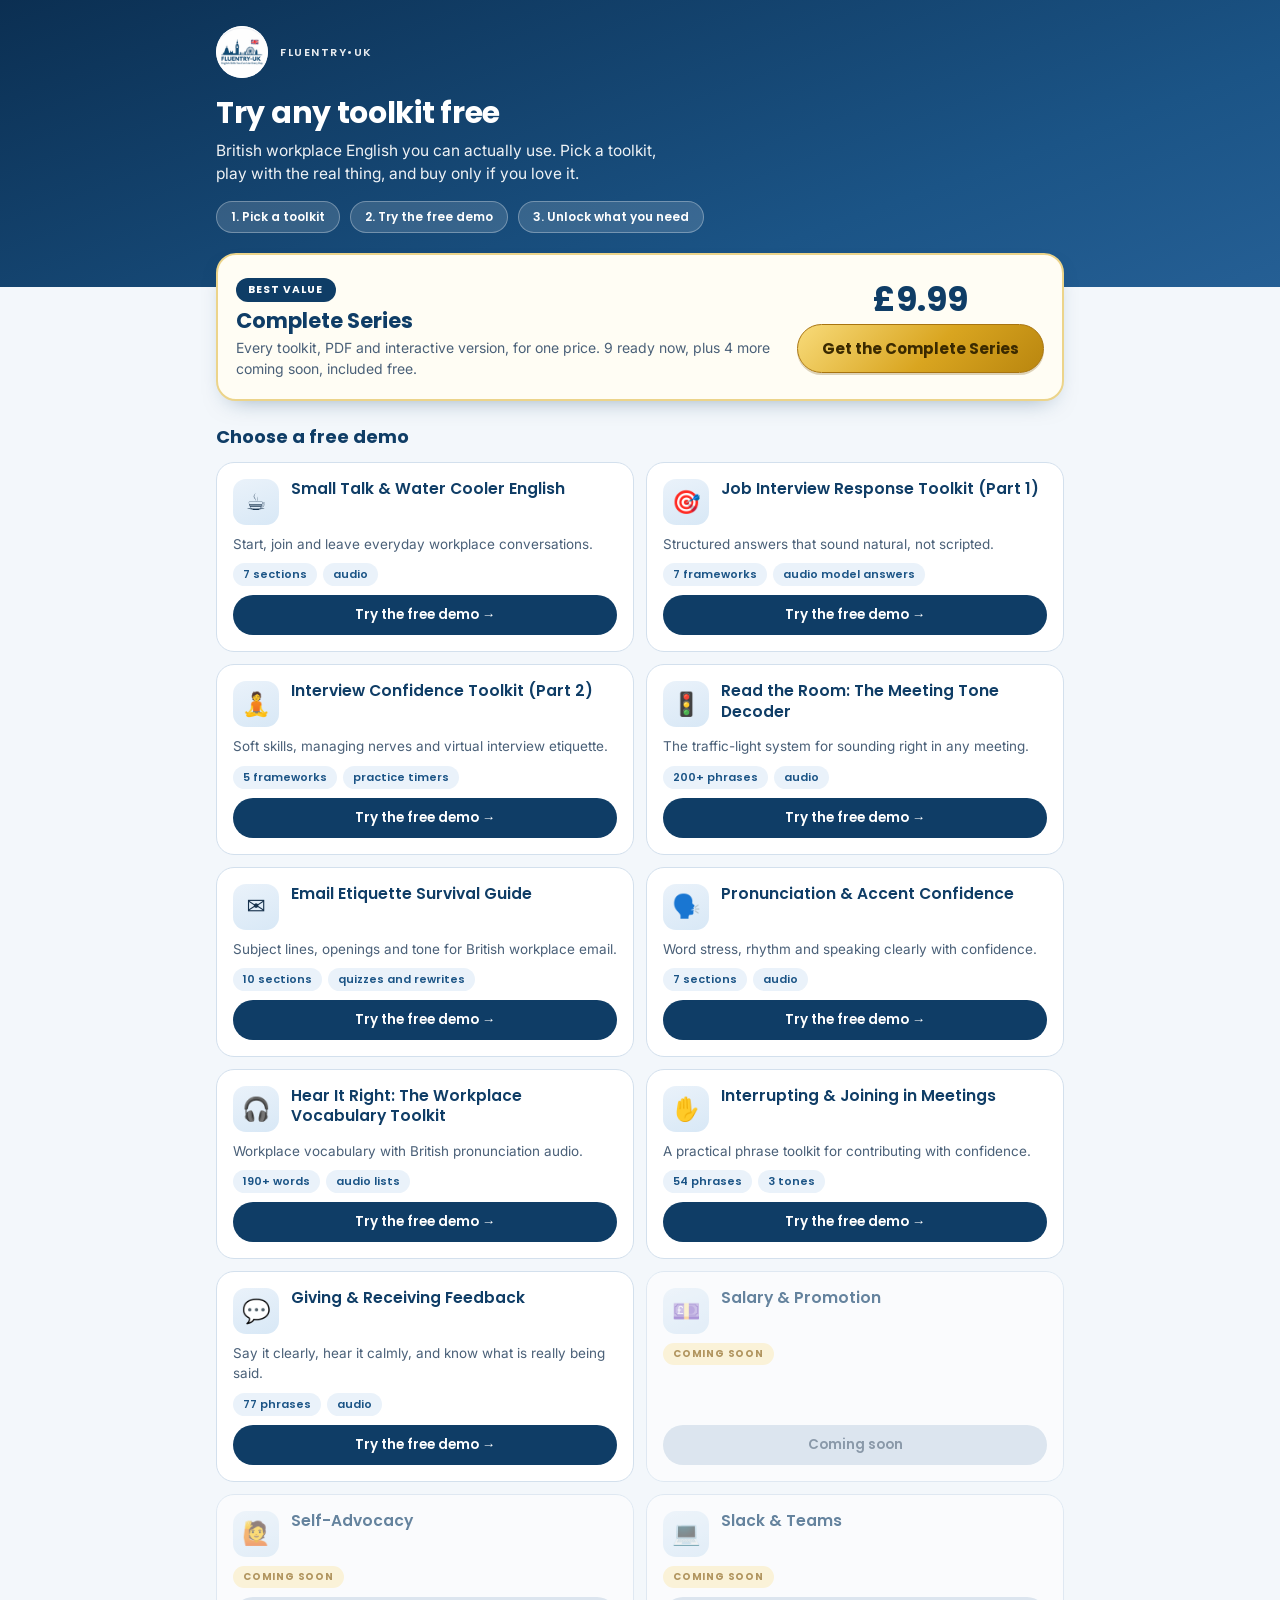
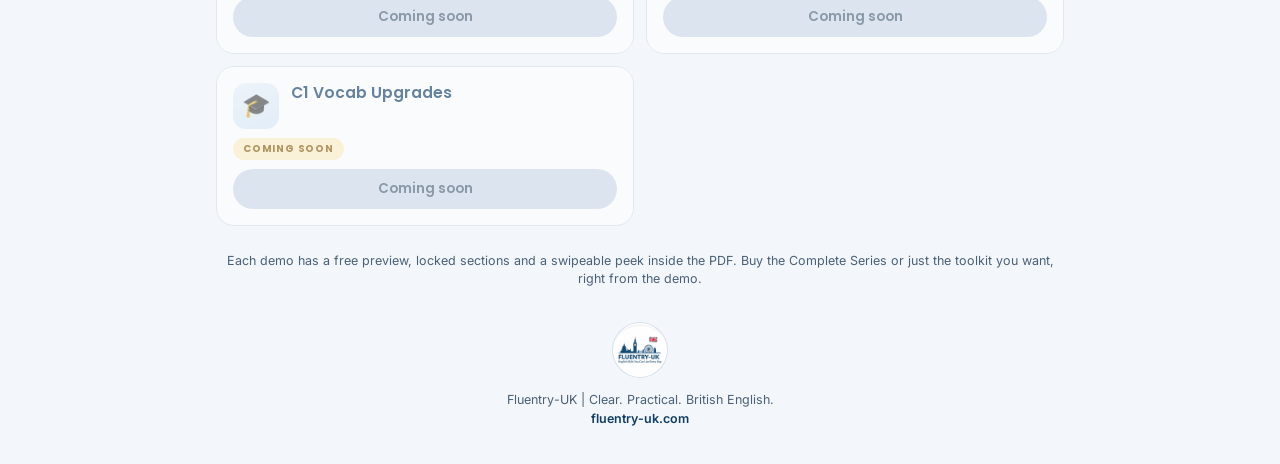
==== index.html @ ac20f7a7 "Add files via upload" ====
<!DOCTYPE html>
<html lang="en-GB" data-hero="hub"><head><meta charset="utf-8">
<meta name="viewport" content="width=device-width,initial-scale=1,viewport-fit=cover">
<title>Try the Fluentry-UK toolkits free | British workplace English</title>
<meta name="description" content="Try interactive British workplace English toolkits free: phrases with audio, quizzes and PDF previews. Pick one and play with the real thing before you buy.">
<meta property="og:title" content="Try the Fluentry-UK toolkits free">
<meta property="og:description" content="Interactive British workplace English toolkits. Pick one, try the free demo, buy only if you love it.">
<meta property="og:type" content="website">
<link rel="preconnect" href="https://fonts.googleapis.com"><link rel="preconnect" href="https://fonts.gstatic.com" crossorigin>
<link href="https://fonts.googleapis.com/css2?family=Poppins:wght@400;500;600;700&family=Inter:wght@400;500;600&display=swap" rel="stylesheet">
<style>
:root{--navy:#0f3d66;--navy2:#1b5486;--ink:#17324d;--soft:#4a6078;--line:#d3e0ed;--paper:#f3f7fb}
*{box-sizing:border-box;margin:0;padding:0}
body{font-family:'Inter',system-ui,sans-serif;background:var(--paper);color:var(--ink);line-height:1.5}
h1,h2,h3,.pop{font-family:'Poppins',sans-serif}
.wrap{max-width:880px;margin:0 auto;padding:0 16px}
header{background:linear-gradient(160deg,#0b2f52 0%,#1b5486 70%,#2f6aa3 130%);color:#fff;padding:26px 0 54px}
.brand{display:flex;align-items:center;gap:12px}
.brand img{width:52px;height:52px;border-radius:50%;background:#fff}
.brand span{font:600 11px 'Poppins';letter-spacing:.14em;opacity:.9}
h1{font-size:30px;line-height:1.15;margin:18px 0 8px;letter-spacing:-.3px}
header p{font-size:15.5px;opacity:.93;max-width:44ch}
.how{display:flex;gap:10px;flex-wrap:wrap;margin-top:16px}
.how span{font:600 12px 'Poppins';background:rgba(255,255,255,.14);border:1px solid rgba(255,255,255,.3);border-radius:999px;padding:6px 14px}
.series{position:relative;z-index:2;margin:-34px 0 22px;background:#fffdf4;border:2px solid #ecd48a;border-radius:20px;padding:20px 18px;display:flex;gap:16px;align-items:center;flex-wrap:wrap;box-shadow:0 10px 24px -14px rgba(15,61,102,.5)}
.series .tx{flex:1 1 260px}
.series .tag{display:inline-block;font:700 10.5px 'Poppins';letter-spacing:.1em;background:var(--navy);color:#fff;border-radius:999px;padding:4px 12px;margin-bottom:6px}
.series h2{font-size:21px;color:var(--navy);line-height:1.2}
.series p{font-size:14px;color:var(--soft);margin-top:4px}
.price{font:700 34px 'Poppins';color:var(--navy);line-height:1}
.gold{display:inline-block;background:linear-gradient(135deg,#F8DB7A,#D9A520 55%,#B9860F);color:#3b2a00;text-decoration:none;font:700 15px 'Poppins';border:1px solid #a87410;border-radius:999px;padding:12px 24px;box-shadow:0 2px 0 rgba(120,80,0,.25)}
.gold:hover{filter:brightness(1.06)}
.buyrow{display:flex;flex-direction:column;align-items:center;gap:8px}
h3.sec{font-size:18px;color:var(--navy);margin:6px 0 12px}
.grid{display:grid;grid-template-columns:1fr;gap:12px;margin-bottom:26px}
@media (min-width:640px){.grid{grid-template-columns:1fr 1fr}}
.card{background:#fff;border:1px solid var(--line);border-radius:18px;padding:16px;display:flex;flex-direction:column;gap:9px}
.card .top{display:flex;gap:12px;align-items:flex-start}
.ico{flex:0 0 46px;height:46px;border-radius:13px;background:linear-gradient(160deg,#eaf2fa,#d8e8f6);display:flex;align-items:center;justify-content:center;font-size:23px}
.card h4{font:600 15.5px/1.3 'Poppins';color:var(--navy)}
.card p{font-size:13.5px;color:var(--soft)}
.chips{display:flex;gap:6px;flex-wrap:wrap}
.chips i{font-style:normal;font:600 11px 'Poppins';background:#eaf2fa;color:var(--navy2);border-radius:999px;padding:3px 10px}
.btn{display:block;text-align:center;text-decoration:none;font:600 13.5px 'Poppins';background:var(--navy);color:#fff;border-radius:999px;padding:10px 16px;margin-top:auto}
.btn:hover{background:var(--navy2)}
.soon{opacity:.62}
.soon .btn{background:#cfdbe8;color:#4a6078;pointer-events:none}
.badge{font:700 10px 'Poppins';letter-spacing:.08em;background:#fff0c4;color:#8a5a00;border-radius:999px;padding:3px 10px;align-self:flex-start}
.note{font-size:12.5px;color:var(--soft);text-align:center;margin:4px 0 24px}
footer{text-align:center;padding:10px 16px 36px;color:var(--soft);font-size:12.5px}
footer img{width:54px;height:54px;border-radius:50%;box-shadow:0 0 0 1px #d7e0ea;margin-bottom:8px}
footer a{color:var(--navy);font-weight:600;text-decoration:none}
</style><link rel="stylesheet" href="fluentry-hero.css">
</head>
<body>
<header class="hero"><div class="wrap">
  <div class="brand"><img src="[data-uri]" alt="Fluentry-UK logo"><span>FLUENTRY&bull;UK</span></div>
  <h1>Try any toolkit free</h1>
  <p>British workplace English you can actually use. Pick a toolkit, play with the real thing, and buy only if you love it.</p>
  <div class="how"><span>1. Pick a toolkit</span><span>2. Try the free demo</span><span>3. Unlock what you need</span></div>
</div></header>
<main class="wrap">
  <section class="series" id="series"></section>
  <h3 class="sec">Choose a free demo</h3>
  <div class="grid" id="grid"></div>
  <p class="note" id="note"></p>
</main>
<footer><img src="[data-uri]" alt=""><div>Fluentry-UK | Clear. Practical. British English.</div><div><a href="https://fluentry-uk.com">fluentry-uk.com</a></div></footer>
<script src="fluentry-config.js"></script>
<script src="fluentry-track.js"></script>
<script>
(function(){
  var C=window.FLUENTRY_CONFIG;
  function esc(s){return String(s).replace(/&/g,'&amp;').replace(/</g,'&lt;')}
  function utm(base,content){return window.FTRACK?window.FTRACK.buy(base,'hub','series',content):base}
  if(!C){document.getElementById('grid').innerHTML='<p>Missing fluentry-config.js</p>';return}
  var keys=Object.keys(C.toolkits).sort(function(a,b){var A=C.toolkits[a],B=C.toolkits[b];return ((B.ready&&B.demo)?1:0)-((A.ready&&A.demo)?1:0)}), ready=keys.filter(function(k){return C.toolkits[k].ready}).length, soon=keys.length-ready;
  document.getElementById('series').innerHTML=
    '<div class="tx"><span class="tag">BEST VALUE</span><h2>'+esc(C.series.name)+'</h2><p>Every toolkit, PDF and interactive version, for one price. '+ready+' ready now'+(soon?', plus '+soon+' more coming soon, included free':'')+'.</p></div>'+
    '<div class="buyrow"><div class="price">'+esc(C.series.price)+'</div><a class="gold" href="'+utm(C.series.url,'banner')+'" target="_blank" rel="noopener">Get the '+esc(C.series.name)+'</a></div>';
  document.getElementById('grid').innerHTML=keys.map(function(k){
    var t=C.toolkits[k], live=t.ready&&t.demo;
    return '<div class="card'+(live?'':' soon')+'"'+(live?' data-hero="'+k+'"':'')+'><div class="top"><div class="ico">'+t.icon+'</div><div><h4>'+esc(t.title)+'</h4></div></div>'+
      (live?'<p>'+esc(t.blurb)+'</p>':'<span class="badge">COMING SOON</span>')+
      ((live&&t.chips.length)?'<div class="chips">'+t.chips.map(function(c){return '<i>'+esc(c)+'</i>'}).join('')+'</div>':'')+
      '<a class="btn" '+(live?'href="'+(window.FTRACK?window.FTRACK.forward(t.demo):t.demo)+'"':'')+'>'+(live?'Try the free demo &rarr;':(t.ready?'Demo coming soon':'Coming soon'))+'</a></div>'}).join('');
  document.getElementById('note').textContent='Each demo has a free preview, locked sections and a swipeable peek inside the PDF. Buy the Complete Series or just the toolkit you want, right from the demo.';
})();
</script>
</body></html>
---- fluentry-hero.css ----
/* Faded photo banners for the hero of the index and of every demo.
   The picture sits behind the text, covers the right-hand part of the banner and fades out to the left.
   To change a picture, replace the file in the assets folder (keep the same name). */
.hero,.card[data-hero]{position:relative;isolation:isolate}
.hero{overflow:hidden}
.card[data-hero]{overflow:hidden}
.hero::before,.card[data-hero]::before{
  content:"";position:absolute;top:0;bottom:0;right:0;width:62%;z-index:-1;pointer-events:none;
  background-repeat:no-repeat;background-size:cover;background-position:right center;opacity:.36;
  -webkit-mask-image:linear-gradient(90deg,transparent 0,#000 58%);mask-image:linear-gradient(90deg,transparent 0,#000 58%)}
.card[data-hero]::before{width:50%;opacity:.22}
@media (max-width:560px){.hero::before{width:80%;opacity:.3}.card[data-hero]::before{width:56%}}

/* ---- which picture goes where ---- */
html[data-hero="hub"] .hero::before{background-image:url(assets/hero-series.jpg);background-position:70% center}
html[data-hero="small-talk"] .hero::before,.card[data-hero="small-talk"]::before{background-image:url(assets/photo-1.jpg);background-position:20% 50%}
html[data-hero="job-interview-1"] .hero::before,.card[data-hero="job-interview-1"]::before{background-image:url(assets/photo-8.jpg);background-position:35% 80%}
html[data-hero="interview-confidence"] .hero::before,.card[data-hero="interview-confidence"]::before{background-image:url(assets/photo-7.jpg);background-position:60% 50%}
html[data-hero="read-the-room"] .hero::before,.card[data-hero="read-the-room"]::before{background-image:url(assets/photo-2.jpg);background-position:70% 50%}
html[data-hero="email-etiquette"] .hero::before,.card[data-hero="email-etiquette"]::before{background-image:url(assets/crop-email.jpg);background-position:25% center}
html[data-hero="pronunciation"] .hero::before,.card[data-hero="pronunciation"]::before{background-image:url(assets/crop-skyline-shard.jpg);background-position:70% center}
html[data-hero="hear-it-right"] .hero::before,.card[data-hero="hear-it-right"]::before{background-image:url(assets/crop-skyline-bigben.jpg);background-position:55% center}
html[data-hero="interrupting"] .hero::before,.card[data-hero="interrupting"]::before{background-image:url(assets/photo-1.jpg);background-position:92% 45%}
html[data-hero="feedback"] .hero::before,.card[data-hero="feedback"]::before{background-image:url(assets/photo-8.jpg);background-position:85% 15%}

html[data-hero="interview-confidence"] .hero::before{width:52%;opacity:.28}
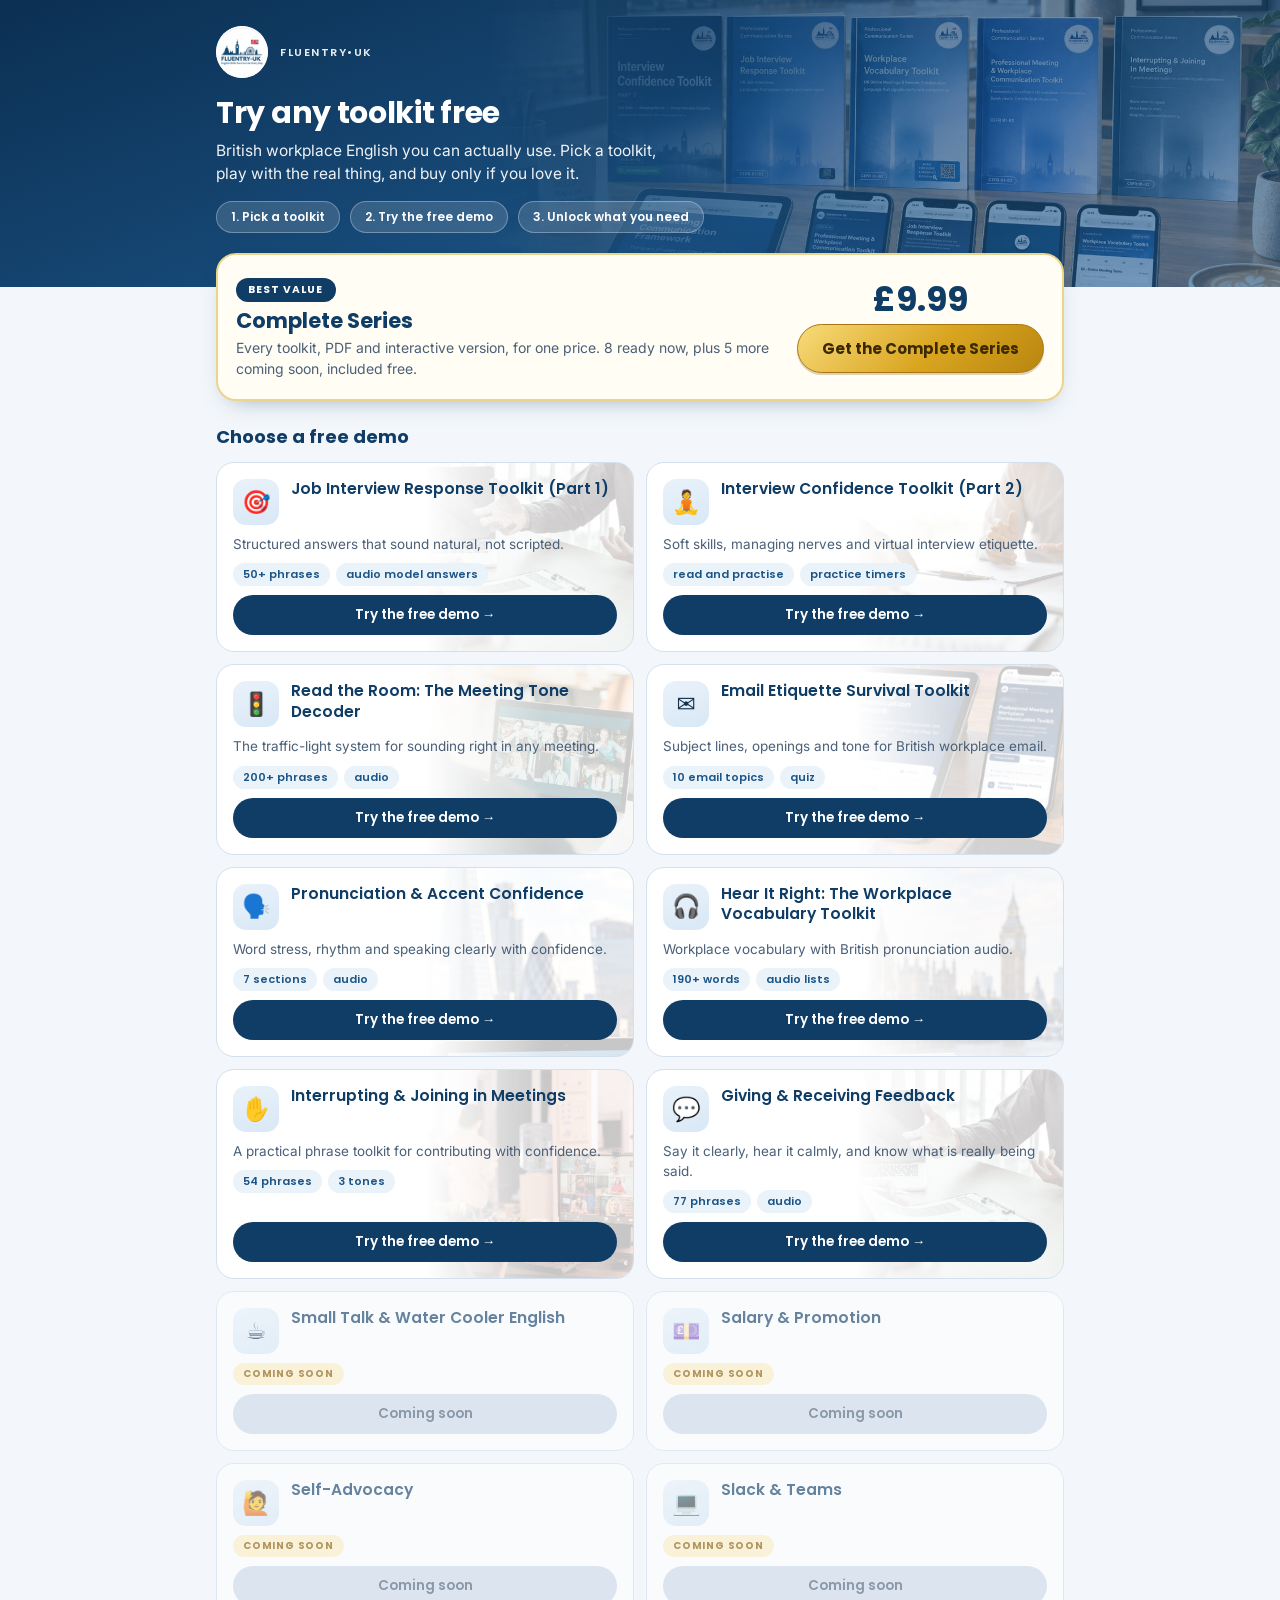
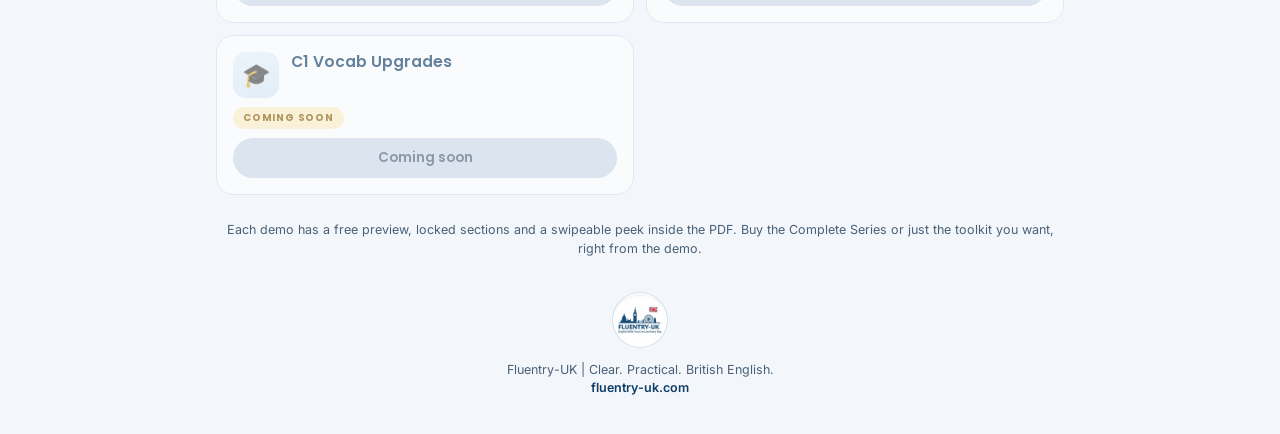
==== commit ace32db4: "Add files via upload" ====
--- a/index.html
+++ b/index.html
@@ -84,6 +84,7 @@
       (live?'<p>'+esc(t.blurb)+'</p>':'<span class="badge">COMING SOON</span>')+
       ((live&&t.chips.length)?'<div class="chips">'+t.chips.map(function(c){return '<i>'+esc(c)+'</i>'}).join('')+'</div>':'')+
       '<a class="btn" '+(live?'href="'+(window.FTRACK?window.FTRACK.forward(t.demo):t.demo)+'"':'')+'>'+(live?'Try the free demo &rarr;':(t.ready?'Demo coming soon':'Coming soon'))+'</a></div>'}).join('');
+  if(C.member&&C.member.url){var n=document.getElementById('note');var a=document.createElement('p');a.className='note';a.id='member-link';a.innerHTML='Already bought a toolkit? <a href="'+C.member.url.replace(/\/+$/,'')+'/" style="color:#0f3d66;font-weight:600">Open your toolkits</a>';n.parentNode.insertBefore(a,n.nextSibling)}
   document.getElementById('note').textContent='Each demo has a free preview, locked sections and a swipeable peek inside the PDF. Buy the Complete Series or just the toolkit you want, right from the demo.';
 })();
 </script>
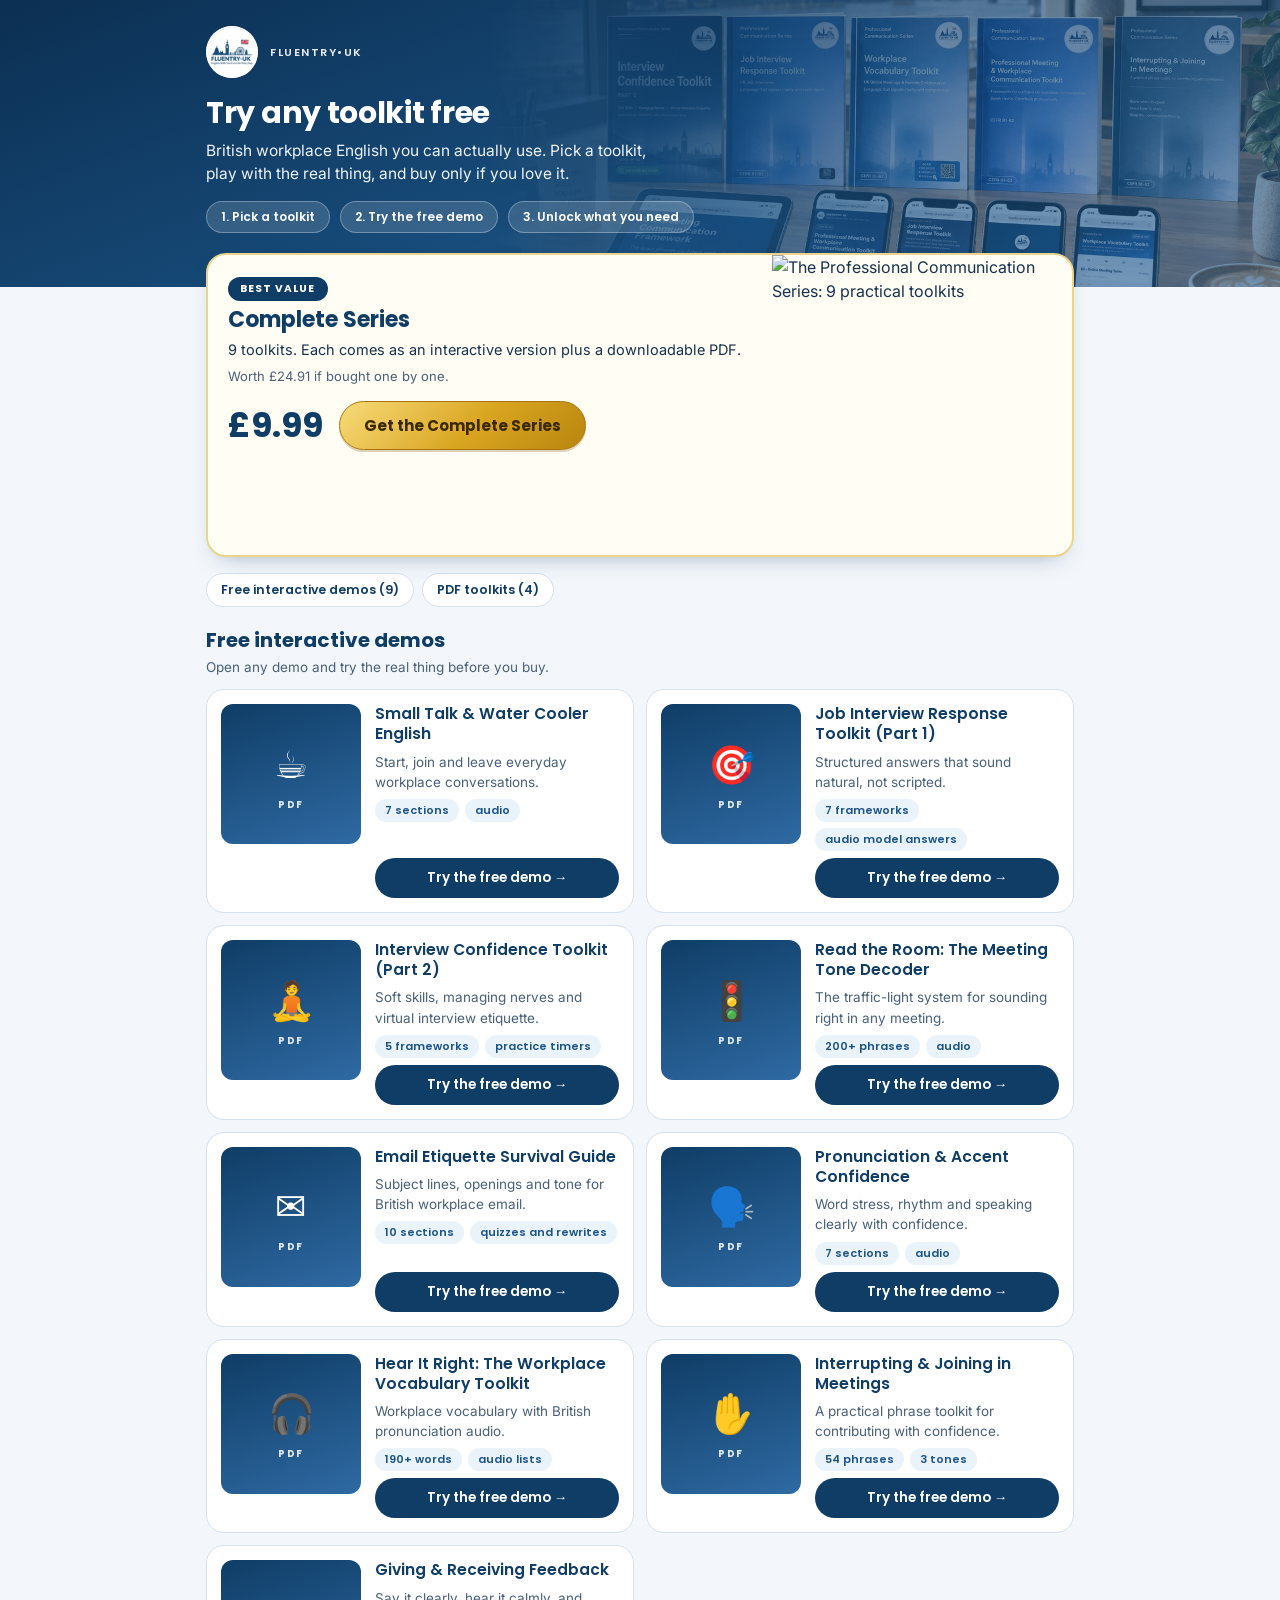
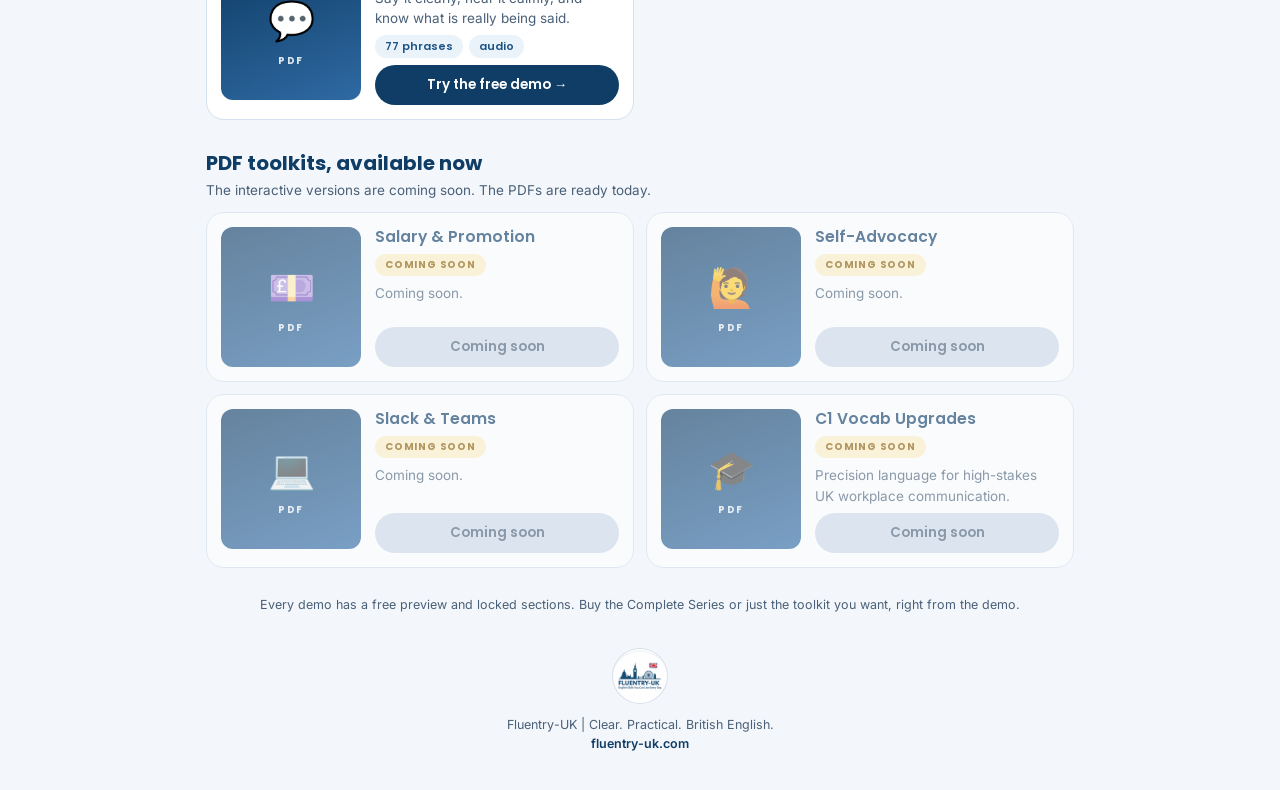
==== commit 52fc7ac7: "Add files via upload" ====
--- a/index.html
+++ b/index.html
@@ -8,12 +8,15 @@
 <meta property="og:type" content="website">
 <link rel="preconnect" href="https://fonts.googleapis.com"><link rel="preconnect" href="https://fonts.gstatic.com" crossorigin>
 <link href="https://fonts.googleapis.com/css2?family=Poppins:wght@400;500;600;700&family=Inter:wght@400;500;600&display=swap" rel="stylesheet">
+<meta property="og:image" content="https://fluentryuk-ops.github.io/professional-series-demos/assets/series-banner.jpg">
+<meta name="twitter:card" content="summary_large_image">
 <style>
 :root{--navy:#0f3d66;--navy2:#1b5486;--ink:#17324d;--soft:#4a6078;--line:#d3e0ed;--paper:#f3f7fb}
 *{box-sizing:border-box;margin:0;padding:0}
+html{scroll-behavior:smooth}
 body{font-family:'Inter',system-ui,sans-serif;background:var(--paper);color:var(--ink);line-height:1.5}
 h1,h2,h3,.pop{font-family:'Poppins',sans-serif}
-.wrap{max-width:880px;margin:0 auto;padding:0 16px}
+.wrap{max-width:900px;margin:0 auto;padding:0 16px}
 header{background:linear-gradient(160deg,#0b2f52 0%,#1b5486 70%,#2f6aa3 130%);color:#fff;padding:26px 0 54px}
 .brand{display:flex;align-items:center;gap:12px}
 .brand img{width:52px;height:52px;border-radius:50%;background:#fff}
@@ -22,21 +25,39 @@
 header p{font-size:15.5px;opacity:.93;max-width:44ch}
 .how{display:flex;gap:10px;flex-wrap:wrap;margin-top:16px}
 .how span{font:600 12px 'Poppins';background:rgba(255,255,255,.14);border:1px solid rgba(255,255,255,.3);border-radius:999px;padding:6px 14px}
-.series{position:relative;z-index:2;margin:-34px 0 22px;background:#fffdf4;border:2px solid #ecd48a;border-radius:20px;padding:20px 18px;display:flex;gap:16px;align-items:center;flex-wrap:wrap;box-shadow:0 10px 24px -14px rgba(15,61,102,.5)}
-.series .tx{flex:1 1 260px}
-.series .tag{display:inline-block;font:700 10.5px 'Poppins';letter-spacing:.1em;background:var(--navy);color:#fff;border-radius:999px;padding:4px 12px;margin-bottom:6px}
-.series h2{font-size:21px;color:var(--navy);line-height:1.2}
-.series p{font-size:14px;color:var(--soft);margin-top:4px}
+
+/* series card */
+.series{position:relative;z-index:2;margin:-34px 0 16px;background:#fffdf4;border:2px solid #ecd48a;border-radius:20px;overflow:hidden;display:grid;grid-template-columns:1fr 300px;box-shadow:0 10px 24px -14px rgba(15,61,102,.5)}
+.series .stxt{padding:22px 20px;display:flex;flex-direction:column;gap:6px;align-items:flex-start}
+.series .tag{display:inline-block;font:700 10.5px 'Poppins';letter-spacing:.1em;background:var(--navy);color:#fff;border-radius:999px;padding:4px 12px}
+.series h2{font-size:22px;color:var(--navy);line-height:1.2}
+.series .what{font-size:14.5px;color:var(--ink)}
+.series .worth{font-size:13px;color:var(--soft)}
+.buyrow{display:flex;align-items:center;gap:16px;flex-wrap:wrap;margin-top:8px}
 .price{font:700 34px 'Poppins';color:var(--navy);line-height:1}
-.gold{display:inline-block;background:linear-gradient(135deg,#F8DB7A,#D9A520 55%,#B9860F);color:#3b2a00;text-decoration:none;font:700 15px 'Poppins';border:1px solid #a87410;border-radius:999px;padding:12px 24px;box-shadow:0 2px 0 rgba(120,80,0,.25)}
+.gold{display:inline-block;text-align:center;background:linear-gradient(135deg,#F8DB7A,#D9A520 55%,#B9860F);color:#3b2a00;text-decoration:none;font:700 15px 'Poppins';border:1px solid #a87410;border-radius:999px;padding:12px 24px;box-shadow:0 2px 0 rgba(120,80,0,.25)}
 .gold:hover{filter:brightness(1.06)}
-.buyrow{display:flex;flex-direction:column;align-items:center;gap:8px}
-h3.sec{font-size:18px;color:var(--navy);margin:6px 0 12px}
-.grid{display:grid;grid-template-columns:1fr;gap:12px;margin-bottom:26px}
-@media (min-width:640px){.grid{grid-template-columns:1fr 1fr}}
-.card{background:#fff;border:1px solid var(--line);border-radius:18px;padding:16px;display:flex;flex-direction:column;gap:9px}
-.card .top{display:flex;gap:12px;align-items:flex-start}
-.ico{flex:0 0 46px;height:46px;border-radius:13px;background:linear-gradient(160deg,#eaf2fa,#d8e8f6);display:flex;align-items:center;justify-content:center;font-size:23px}
+.sbanner{width:100%;height:100%;min-height:230px;object-fit:cover;object-position:center 18%;display:block}
+
+/* jump links */
+.jump{display:flex;gap:8px;flex-wrap:wrap;margin:0 0 18px}
+.jump a{font:600 12.5px 'Poppins';text-decoration:none;color:var(--navy);background:#fff;border:1px solid var(--line);border-radius:999px;padding:7px 14px}
+.jump a:hover{background:#eaf2fa}
+
+/* sections */
+.secwrap{scroll-margin-top:12px}
+h3.sec{font-size:20px;color:var(--navy);margin:8px 0 2px}
+.secsub{font-size:13.5px;color:var(--soft);margin-bottom:12px}
+.grid{display:grid;grid-template-columns:1fr;gap:12px;margin-bottom:28px}
+@media (min-width:700px){.grid{grid-template-columns:1fr 1fr}}
+
+/* cards */
+.card{background:#fff;border:1px solid var(--line);border-radius:18px;padding:14px;display:flex;flex-direction:row;gap:14px;align-items:stretch}
+.card.wide{grid-column:1/-1;border-color:#ecd48a;background:#fffdf4}
+.thumb{flex:0 0 140px;width:140px;height:140px;border-radius:12px;object-fit:cover;background:#dfe9f4;display:block}
+.thumb.pdf{display:flex;flex-direction:column;align-items:center;justify-content:center;gap:4px;background:linear-gradient(160deg,#0f3d66,#2f6aa3);color:#fff;font-size:38px}
+.thumb.pdf b{font:700 10px 'Poppins';letter-spacing:.14em;opacity:.85}
+.cbody{display:flex;flex-direction:column;gap:7px;min-width:0;flex:1}
 .card h4{font:600 15.5px/1.3 'Poppins';color:var(--navy)}
 .card p{font-size:13.5px;color:var(--soft)}
 .chips{display:flex;gap:6px;flex-wrap:wrap}
@@ -50,6 +71,22 @@
 footer{text-align:center;padding:10px 16px 36px;color:var(--soft);font-size:12.5px}
 footer img{width:54px;height:54px;border-radius:50%;box-shadow:0 0 0 1px #d7e0ea;margin-bottom:8px}
 footer a{color:var(--navy);font-weight:600;text-decoration:none}
+
+@media (max-width:699px){
+  .series{grid-template-columns:1fr}
+  .series .sbanner{order:-1;min-height:0;height:auto;aspect-ratio:16/8;object-position:center 4%}
+  .series .stxt{padding:18px 16px}
+  .buyrow{flex-direction:column;align-items:stretch;gap:10px;width:100%}
+  .buyrow .price{text-align:left}
+  .buyrow .gold{display:block;width:100%}
+}
+@media (max-width:560px){
+  h1{font-size:26px}
+  .card{padding:12px;gap:12px}
+  .thumb{flex-basis:92px;width:92px;height:92px;font-size:30px}
+  .card:not(.wide) .cbody>p{display:none}
+  .card h4{font-size:14.5px}
+}
 </style><link rel="stylesheet" href="fluentry-hero.css">
 </head>
 <body>
@@ -61,8 +98,9 @@
 </div></header>
 <main class="wrap">
   <section class="series" id="series"></section>
-  <h3 class="sec">Choose a free demo</h3>
-  <div class="grid" id="grid"></div>
+  <nav class="jump" id="jump"></nav>
+  <section class="secwrap" id="demos"><h3 class="sec">Free interactive demos</h3><p class="secsub">Open any demo and try the real thing before you buy.</p><div class="grid" id="grid"></div></section>
+  <section class="secwrap" id="pdfs"><h3 class="sec">PDF toolkits, available now</h3><p class="secsub">The interactive versions are coming soon. The PDFs are ready today.</p><div class="grid" id="grid2"></div></section>
   <p class="note" id="note"></p>
 </main>
 <footer><img src="[data-uri]" alt=""><div>Fluentry-UK | Clear. Practical. British English.</div><div><a href="https://fluentry-uk.com">fluentry-uk.com</a></div></footer>
@@ -71,21 +109,33 @@
 <script>
 (function(){
   var C=window.FLUENTRY_CONFIG;
-  function esc(s){return String(s).replace(/&/g,'&amp;').replace(/</g,'&lt;')}
+  function esc(s){return String(s).replace(/&/g,'&amp;').replace(/</g,'&lt;').replace(/"/g,'&quot;')}
   function utm(base,content){return window.FTRACK?window.FTRACK.buy(base,'hub','series',content):base}
+  function num(p){return parseFloat(String(p).replace(/[^0-9.]/g,''))||0}
   if(!C){document.getElementById('grid').innerHTML='<p>Missing fluentry-config.js</p>';return}
-  var keys=Object.keys(C.toolkits).sort(function(a,b){var A=C.toolkits[a],B=C.toolkits[b];return ((B.ready&&B.demo)?1:0)-((A.ready&&A.demo)?1:0)}), ready=keys.filter(function(k){return C.toolkits[k].ready}).length, soon=keys.length-ready;
+  var keys=Object.keys(C.toolkits), T=C.toolkits;
+  var demos=keys.filter(function(k){return T[k].ready&&T[k].demo});
+  var pdfs=keys.filter(function(k){return !(T[k].ready&&T[k].demo)});
+  var sum=demos.reduce(function(a,k){return a+num(T[k].price)},0), seriesP=num(C.series.price);
+  var worth=(sum>seriesP)?'<p class="worth">Worth \u00a3'+sum.toFixed(2)+' if bought one by one.</p>':'';
   document.getElementById('series').innerHTML=
-    '<div class="tx"><span class="tag">BEST VALUE</span><h2>'+esc(C.series.name)+'</h2><p>Every toolkit, PDF and interactive version, for one price. '+ready+' ready now'+(soon?', plus '+soon+' more coming soon, included free':'')+'.</p></div>'+
-    '<div class="buyrow"><div class="price">'+esc(C.series.price)+'</div><a class="gold" href="'+utm(C.series.url,'banner')+'" target="_blank" rel="noopener">Get the '+esc(C.series.name)+'</a></div>';
-  document.getElementById('grid').innerHTML=keys.map(function(k){
-    var t=C.toolkits[k], live=t.ready&&t.demo;
-    return '<div class="card'+(live?'':' soon')+'"'+(live?' data-hero="'+k+'"':'')+'><div class="top"><div class="ico">'+t.icon+'</div><div><h4>'+esc(t.title)+'</h4></div></div>'+
-      (live?'<p>'+esc(t.blurb)+'</p>':'<span class="badge">COMING SOON</span>')+
-      ((live&&t.chips.length)?'<div class="chips">'+t.chips.map(function(c){return '<i>'+esc(c)+'</i>'}).join('')+'</div>':'')+
-      '<a class="btn" '+(live?'href="'+(window.FTRACK?window.FTRACK.forward(t.demo):t.demo)+'"':'')+'>'+(live?'Try the free demo &rarr;':(t.ready?'Demo coming soon':'Coming soon'))+'</a></div>'}).join('');
-  if(C.member&&C.member.url){var n=document.getElementById('note');var a=document.createElement('p');a.className='note';a.id='member-link';a.innerHTML='Already bought a toolkit? <a href="'+C.member.url.replace(/\/+$/,'')+'/" style="color:#0f3d66;font-weight:600">Open your toolkits</a>';n.parentNode.insertBefore(a,n.nextSibling)}
-  document.getElementById('note').textContent='Each demo has a free preview, locked sections and a swipeable peek inside the PDF. Buy the Complete Series or just the toolkit you want, right from the demo.';
+    '<div class="stxt"><span class="tag">BEST VALUE</span><h2>'+esc(C.series.name)+'</h2>'+
+    '<p class="what">'+demos.length+' toolkits. Each comes as an interactive version plus a downloadable PDF.</p>'+worth+
+    '<div class="buyrow"><div class="price">'+esc(C.series.price)+'</div><a class="gold" href="'+utm(C.series.url,'banner')+'" target="_blank" rel="noopener">Get the '+esc(C.series.name)+'</a></div></div>'+
+    '<img class="sbanner" src="assets/series-banner.jpg" alt="The Professional Communication Series: '+demos.length+' practical toolkits" width="900" height="900">';
+  document.getElementById('jump').innerHTML='<a href="#demos">Free interactive demos ('+demos.length+')</a>'+(pdfs.length?'<a href="#pdfs">PDF toolkits ('+pdfs.length+')</a>':'');
+  function card(k){
+    var t=T[k], live=t.ready&&t.demo, pdf=!live&&t.pdf;
+    var thumb=t.img?'<img class="thumb" src="'+esc(t.img)+'" alt="'+esc(t.title)+' cover and preview" loading="lazy" width="140" height="140">':'<div class="thumb pdf" aria-hidden="true"><span>'+t.icon+'</span><b>PDF</b></div>';
+    var badge=live?'':(pdf?'<span class="badge">'+(t.level?esc(t.level)+' &middot; ':'')+'PDF NOW &middot; INTERACTIVE COMING SOON</span>':'<span class="badge">COMING SOON</span>');
+    var chips=((live||pdf)&&t.chips&&t.chips.length)?'<div class="chips">'+t.chips.map(function(c){return '<i>'+esc(c)+'</i>'}).join('')+'</div>':'';
+    var btn=live?'<a class="btn" href="'+(window.FTRACK?window.FTRACK.forward(t.demo):t.demo)+'">Try the free demo &rarr;</a>':
+      (pdf?'<a class="btn" href="'+utm(t.url,'pdf-'+k)+'" target="_blank" rel="noopener">Get the PDF, '+esc(t.price)+' &rarr;</a>':'<a class="btn">'+(t.ready?'Demo coming soon':'Coming soon')+'</a>');
+    return '<div class="card'+(t.featured?' wide':'')+((live||pdf)?'':' soon')+'">'+thumb+'<div class="cbody"><h4>'+esc(t.title)+'</h4>'+badge+'<p>'+esc(t.blurb)+'</p>'+chips+btn+'</div></div>';
+  }
+  document.getElementById('grid').innerHTML=demos.map(card).join('');
+  if(pdfs.length){document.getElementById('grid2').innerHTML=pdfs.map(card).join('')}else{document.getElementById('pdfs').style.display='none'}
+  document.getElementById('note').textContent='Every demo has a free preview and locked sections. Buy the Complete Series or just the toolkit you want, right from the demo.';
 })();
 </script>
 </body></html>
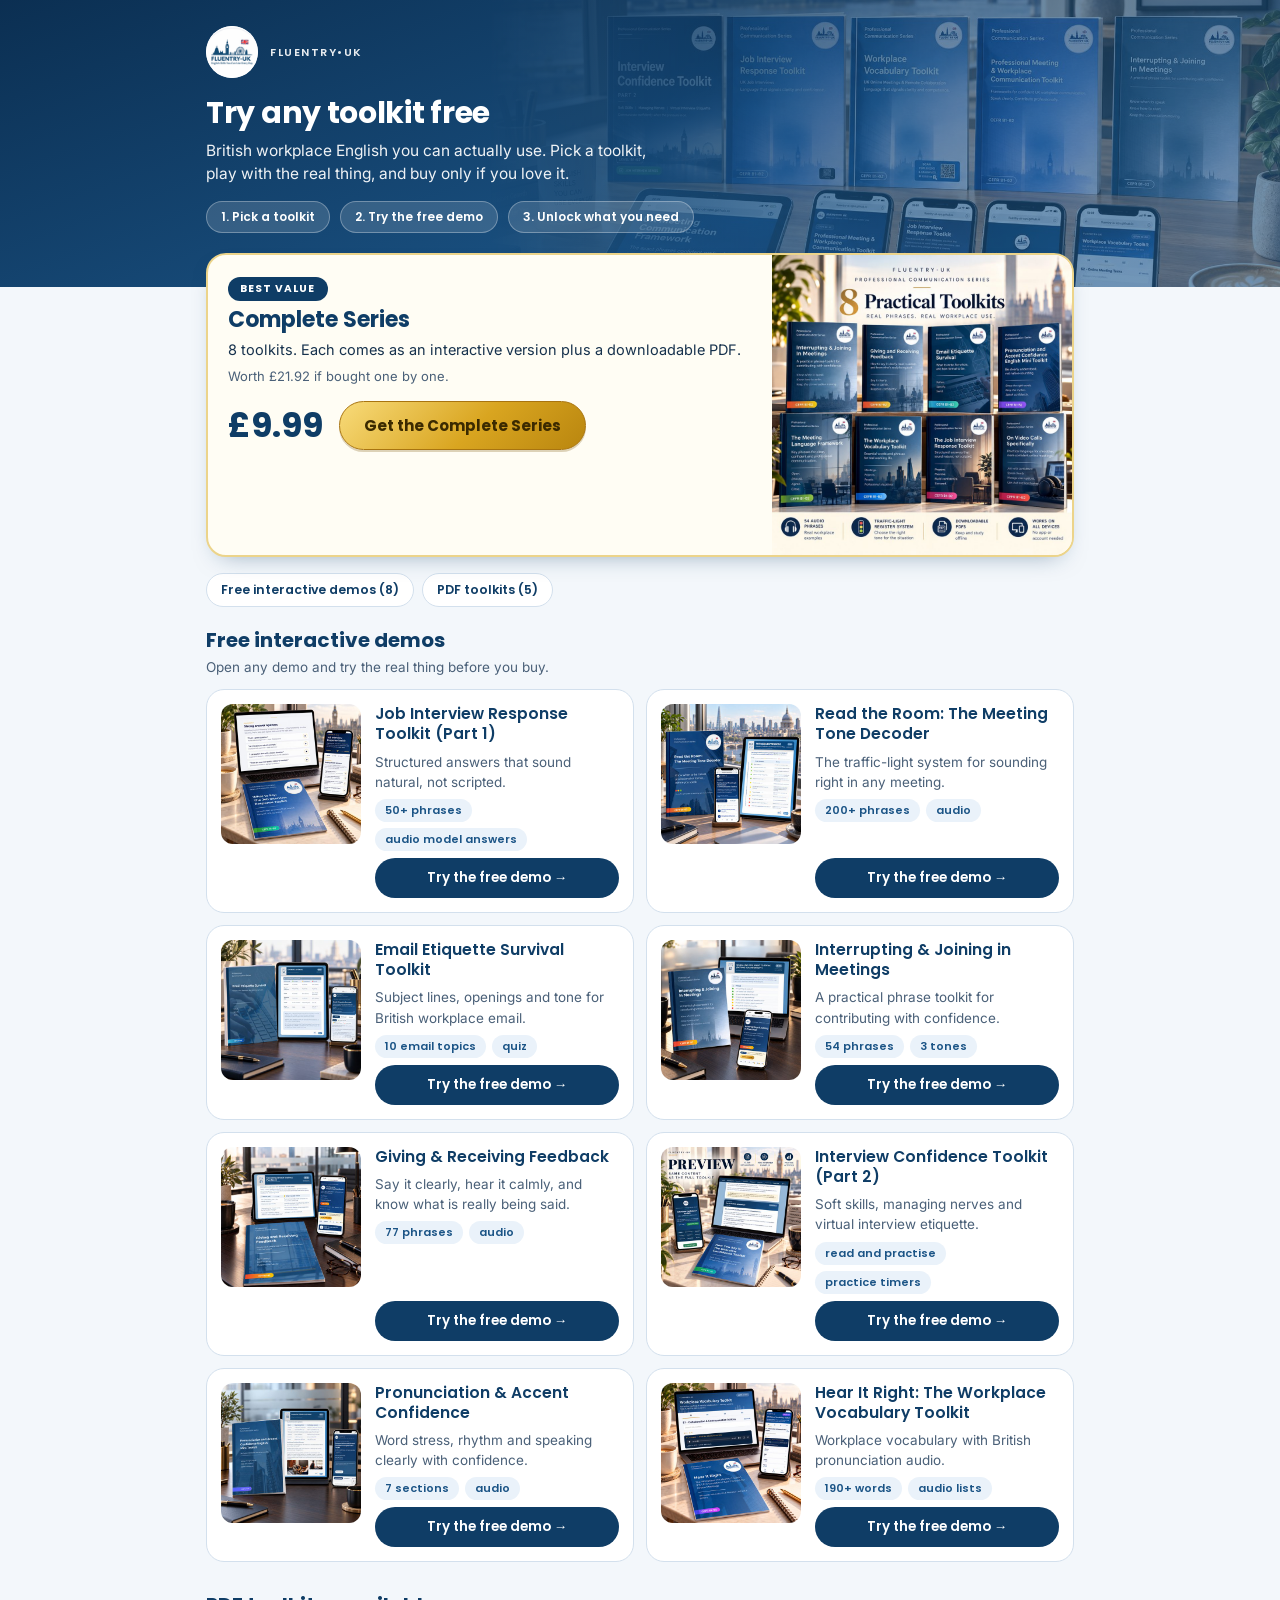
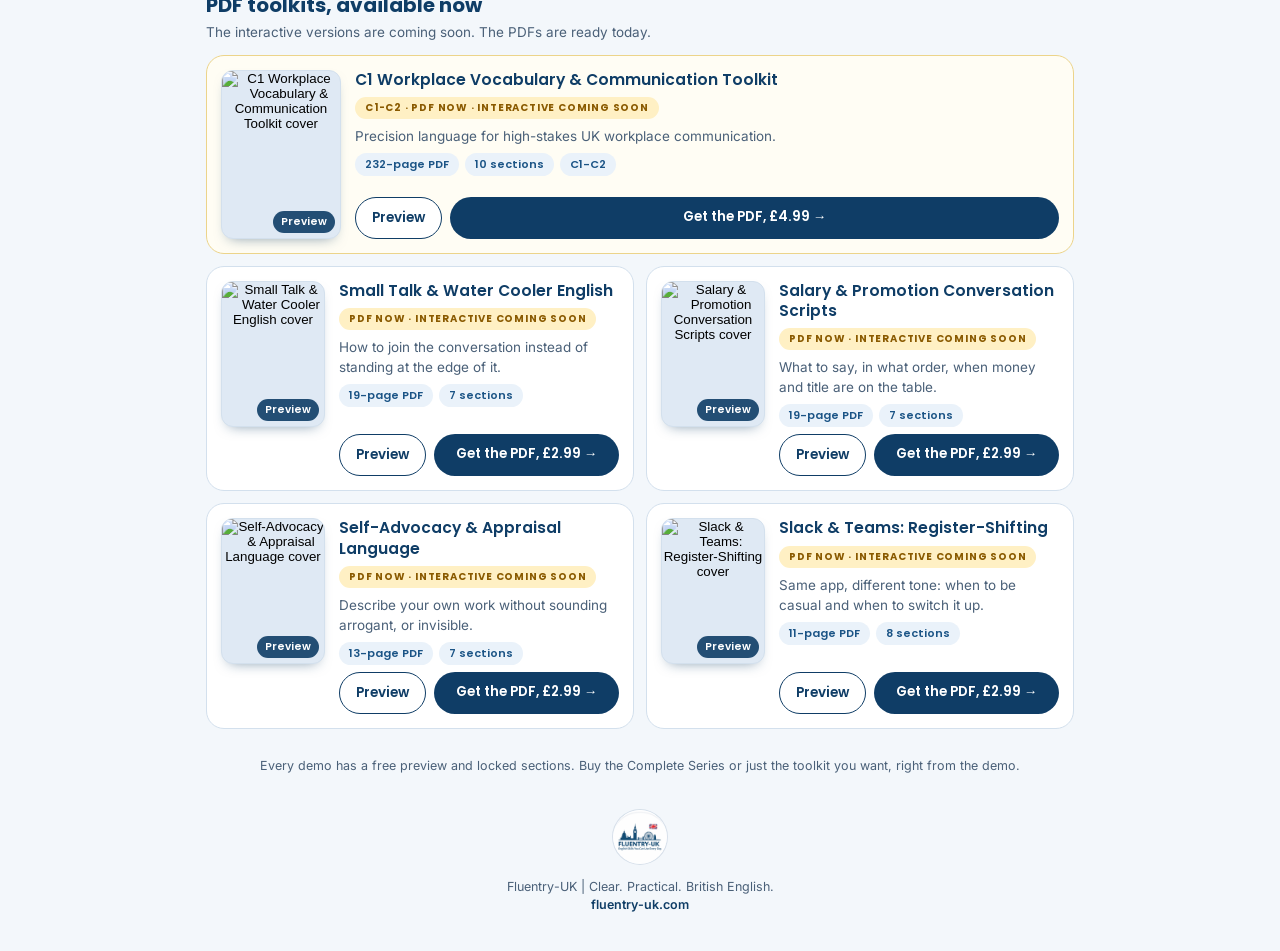
==== commit 6f29aa94: "Add files via upload" ====
--- a/index.html
+++ b/index.html
@@ -72,6 +72,32 @@
 footer img{width:54px;height:54px;border-radius:50%;box-shadow:0 0 0 1px #d7e0ea;margin-bottom:8px}
 footer a{color:var(--navy);font-weight:600;text-decoration:none}
 
+/* PDF cover thumbs + preview */
+.thumbbtn{flex:0 0 auto;border:0;background:none;padding:0;cursor:pointer;border-radius:12px;position:relative;align-self:flex-start;display:block}
+.thumbbtn:focus-visible,.btn.ghost:focus-visible,.lbx button:focus-visible{outline:3px solid #D9A520;outline-offset:2px}
+.thumb.cover{flex:0 0 104px;width:104px;height:146px;box-shadow:0 6px 14px -8px rgba(15,61,102,.6);border:1px solid var(--line)}
+.card.wide .thumb.cover{flex-basis:120px;width:120px;height:169px}
+.thumbbtn .zoom{position:absolute;right:6px;bottom:6px;background:rgba(15,61,102,.9);color:#fff;font:600 10.5px 'Poppins';border-radius:999px;padding:3px 8px}
+.btns{display:flex;gap:8px;flex-wrap:wrap;margin-top:auto}
+.btns .btn{margin-top:0;flex:1 1 140px}
+.btn.ghost{background:#fff;color:var(--navy);border:1.5px solid var(--navy);cursor:pointer;font-family:'Poppins',sans-serif;flex:0 0 auto}
+.btn.ghost:hover{background:#eaf2fa}
+.lbx{position:fixed;inset:0;z-index:50;background:rgba(8,26,46,.86);display:none;align-items:center;justify-content:center;padding:14px}
+.lbx.on{display:flex}
+.lbx .box{width:min(560px,100%);max-height:100%;display:flex;flex-direction:column;gap:10px;color:#fff}
+.lbx .bar{display:flex;align-items:center;justify-content:space-between;gap:10px}
+.lbx .ttl{font:600 14px/1.3 'Poppins',sans-serif}
+.lbx .x{border:0;background:rgba(255,255,255,.16);color:#fff;font-size:22px;line-height:1;width:38px;height:38px;border-radius:50%;cursor:pointer}
+.lbx .stage{position:relative;display:flex;align-items:center;justify-content:center;min-height:0;touch-action:pan-y}
+.lbx .stage img{max-width:100%;max-height:calc(100vh - 190px);width:auto;height:auto;border-radius:10px;background:#fff;box-shadow:0 10px 30px rgba(0,0,0,.4)}
+.lbx .nav{position:absolute;top:50%;transform:translateY(-50%);border:0;background:rgba(255,255,255,.92);color:var(--navy);width:40px;height:40px;border-radius:50%;font-size:22px;cursor:pointer;box-shadow:0 4px 10px rgba(0,0,0,.3)}
+.lbx .prev{left:6px}.lbx .next{right:6px}
+.lbx .nav[disabled]{opacity:.35;cursor:default}
+.lbx .foot{display:flex;align-items:center;justify-content:space-between;gap:10px;flex-wrap:wrap}
+.lbx .cnt{font:600 12.5px 'Poppins',sans-serif;opacity:.9}
+.lbx .gold{font-size:13.5px;padding:10px 18px}
+.lbx .cap{font-size:12px;opacity:.8}
+
 @media (max-width:699px){
   .series{grid-template-columns:1fr}
   .series .sbanner{order:-1;min-height:0;height:auto;aspect-ratio:16/8;object-position:center 4%}
@@ -84,6 +110,10 @@
   h1{font-size:26px}
   .card{padding:12px;gap:12px}
   .thumb{flex-basis:92px;width:92px;height:92px;font-size:30px}
+  .thumb.cover,.card.wide .thumb.cover{flex-basis:72px;width:72px;height:101px}
+  .thumbbtn .zoom{display:none}
+  .btn.ghost{padding:10px 12px}
+  .btns .btn:not(.ghost){font-size:12.5px;padding:10px 8px;white-space:nowrap}
   .card:not(.wide) .cbody>p{display:none}
   .card h4{font-size:14.5px}
 }
@@ -103,6 +133,14 @@
   <section class="secwrap" id="pdfs"><h3 class="sec">PDF toolkits, available now</h3><p class="secsub">The interactive versions are coming soon. The PDFs are ready today.</p><div class="grid" id="grid2"></div></section>
   <p class="note" id="note"></p>
 </main>
+<div class="lbx" id="lbx" role="dialog" aria-modal="true" aria-label="PDF preview" hidden>
+  <div class="box">
+    <div class="bar"><div class="ttl" id="lbTitle"></div><button type="button" class="x" id="lbClose" aria-label="Close preview">&times;</button></div>
+    <div class="stage"><button type="button" class="nav prev" id="lbPrev" aria-label="Previous page">&lsaquo;</button><img id="lbImg" alt=""><button type="button" class="nav next" id="lbNext" aria-label="Next page">&rsaquo;</button></div>
+    <div class="foot"><span class="cnt" id="lbCnt"></span><a class="gold" id="lbBuy" target="_blank" rel="noopener" href="#">Get the PDF</a></div>
+    <p class="cap">A few sample pages. The full PDF has more.</p>
+  </div>
+</div>
 <footer><img src="[data-uri]" alt=""><div>Fluentry-UK | Clear. Practical. British English.</div><div><a href="https://fluentry-uk.com">fluentry-uk.com</a></div></footer>
 <script src="fluentry-config.js"></script>
 <script src="fluentry-track.js"></script>
@@ -126,16 +164,48 @@
   document.getElementById('jump').innerHTML='<a href="#demos">Free interactive demos ('+demos.length+')</a>'+(pdfs.length?'<a href="#pdfs">PDF toolkits ('+pdfs.length+')</a>':'');
   function card(k){
     var t=T[k], live=t.ready&&t.demo, pdf=!live&&t.pdf;
-    var thumb=t.img?'<img class="thumb" src="'+esc(t.img)+'" alt="'+esc(t.title)+' cover and preview" loading="lazy" width="140" height="140">':'<div class="thumb pdf" aria-hidden="true"><span>'+t.icon+'</span><b>PDF</b></div>';
+    var hasPv=pdf&&t.preview&&t.preview.length;
+    var imgTag=t.img?'<img class="thumb'+(hasPv?' cover':'')+'" src="'+esc(t.img)+'" alt="'+esc(t.title)+' cover" loading="lazy" '+(hasPv?'width="104" height="146"':'width="140" height="140"')+'>':'<div class="thumb pdf" aria-hidden="true"><span>'+t.icon+'</span><b>PDF</b></div>';
+    var thumb=hasPv?'<button type="button" class="thumbbtn" data-pv="'+esc(k)+'" aria-label="Preview pages of '+esc(t.title)+'">'+imgTag+'<span class="zoom">Preview</span></button>':imgTag;
     var badge=live?'':(pdf?'<span class="badge">'+(t.level?esc(t.level)+' &middot; ':'')+'PDF NOW &middot; INTERACTIVE COMING SOON</span>':'<span class="badge">COMING SOON</span>');
     var chips=((live||pdf)&&t.chips&&t.chips.length)?'<div class="chips">'+t.chips.map(function(c){return '<i>'+esc(c)+'</i>'}).join('')+'</div>':'';
     var btn=live?'<a class="btn" href="'+(window.FTRACK?window.FTRACK.forward(t.demo):t.demo)+'">Try the free demo &rarr;</a>':
-      (pdf?'<a class="btn" href="'+utm(t.url,'pdf-'+k)+'" target="_blank" rel="noopener">Get the PDF, '+esc(t.price)+' &rarr;</a>':'<a class="btn">'+(t.ready?'Demo coming soon':'Coming soon')+'</a>');
+      (pdf?'<div class="btns">'+(hasPv?'<button type="button" class="btn ghost" data-pv="'+esc(k)+'">Preview</button>':'')+'<a class="btn" href="'+utm(t.url,'pdf-'+k)+'" target="_blank" rel="noopener">Get the PDF, '+esc(t.price)+' &rarr;</a></div>':'<a class="btn">'+(t.ready?'Demo coming soon':'Coming soon')+'</a>');
     return '<div class="card'+(t.featured?' wide':'')+((live||pdf)?'':' soon')+'">'+thumb+'<div class="cbody"><h4>'+esc(t.title)+'</h4>'+badge+'<p>'+esc(t.blurb)+'</p>'+chips+btn+'</div></div>';
   }
   document.getElementById('grid').innerHTML=demos.map(card).join('');
   if(pdfs.length){document.getElementById('grid2').innerHTML=pdfs.map(card).join('')}else{document.getElementById('pdfs').style.display='none'}
   document.getElementById('note').textContent='Every demo has a free preview and locked sections. Buy the Complete Series or just the toolkit you want, right from the demo.';
+
+  /* PDF preview viewer */
+  var lbx=document.getElementById('lbx'),lbImg=document.getElementById('lbImg'),cur={k:null,i:0,slides:[],opener:null};
+  function lbShow(){
+    var s=cur.slides; lbImg.src=s[cur.i]; lbImg.alt=T[cur.k].title+(cur.i===0?' cover':' sample page '+cur.i);
+    document.getElementById('lbCnt').textContent=(cur.i+1)+' of '+s.length;
+    document.getElementById('lbPrev').disabled=cur.i===0; document.getElementById('lbNext').disabled=cur.i===s.length-1;
+  }
+  function lbOpen(k,opener){
+    var t=T[k]; cur.k=k; cur.i=0; cur.opener=opener||null;
+    cur.slides=(t.img?[t.img]:[]).concat(t.preview||[]);
+    document.getElementById('lbTitle').textContent=t.title;
+    var b=document.getElementById('lbBuy'); b.href=utm(t.url,'preview-'+k); b.textContent='Get the PDF, '+t.price;
+    lbx.hidden=false; lbx.classList.add('on'); document.body.style.overflow='hidden'; lbShow(); document.getElementById('lbClose').focus();
+  }
+  function lbClose(){lbx.classList.remove('on'); lbx.hidden=true; document.body.style.overflow=''; if(cur.opener&&cur.opener.focus)cur.opener.focus()}
+  function lbGo(d){var n=cur.i+d; if(n>=0&&n<cur.slides.length){cur.i=n; lbShow()}}
+  document.addEventListener('click',function(e){
+    var b=e.target.closest&&e.target.closest('[data-pv]'); if(b){e.preventDefault(); lbOpen(b.getAttribute('data-pv'),b); return}
+    if(e.target===lbx)lbClose();
+  });
+  document.getElementById('lbClose').addEventListener('click',lbClose);
+  document.getElementById('lbPrev').addEventListener('click',function(){lbGo(-1)});
+  document.getElementById('lbNext').addEventListener('click',function(){lbGo(1)});
+  document.addEventListener('keydown',function(e){
+    if(lbx.hidden)return;
+    if(e.key==='Escape')lbClose(); else if(e.key==='ArrowLeft')lbGo(-1); else if(e.key==='ArrowRight')lbGo(1);
+  });
+  var tx=null; lbx.addEventListener('touchstart',function(e){tx=e.touches[0].clientX},{passive:true});
+  lbx.addEventListener('touchend',function(e){if(tx===null)return; var dx=e.changedTouches[0].clientX-tx; tx=null; if(Math.abs(dx)>45)lbGo(dx<0?1:-1)},{passive:true});
 })();
 </script>
 </body></html>
